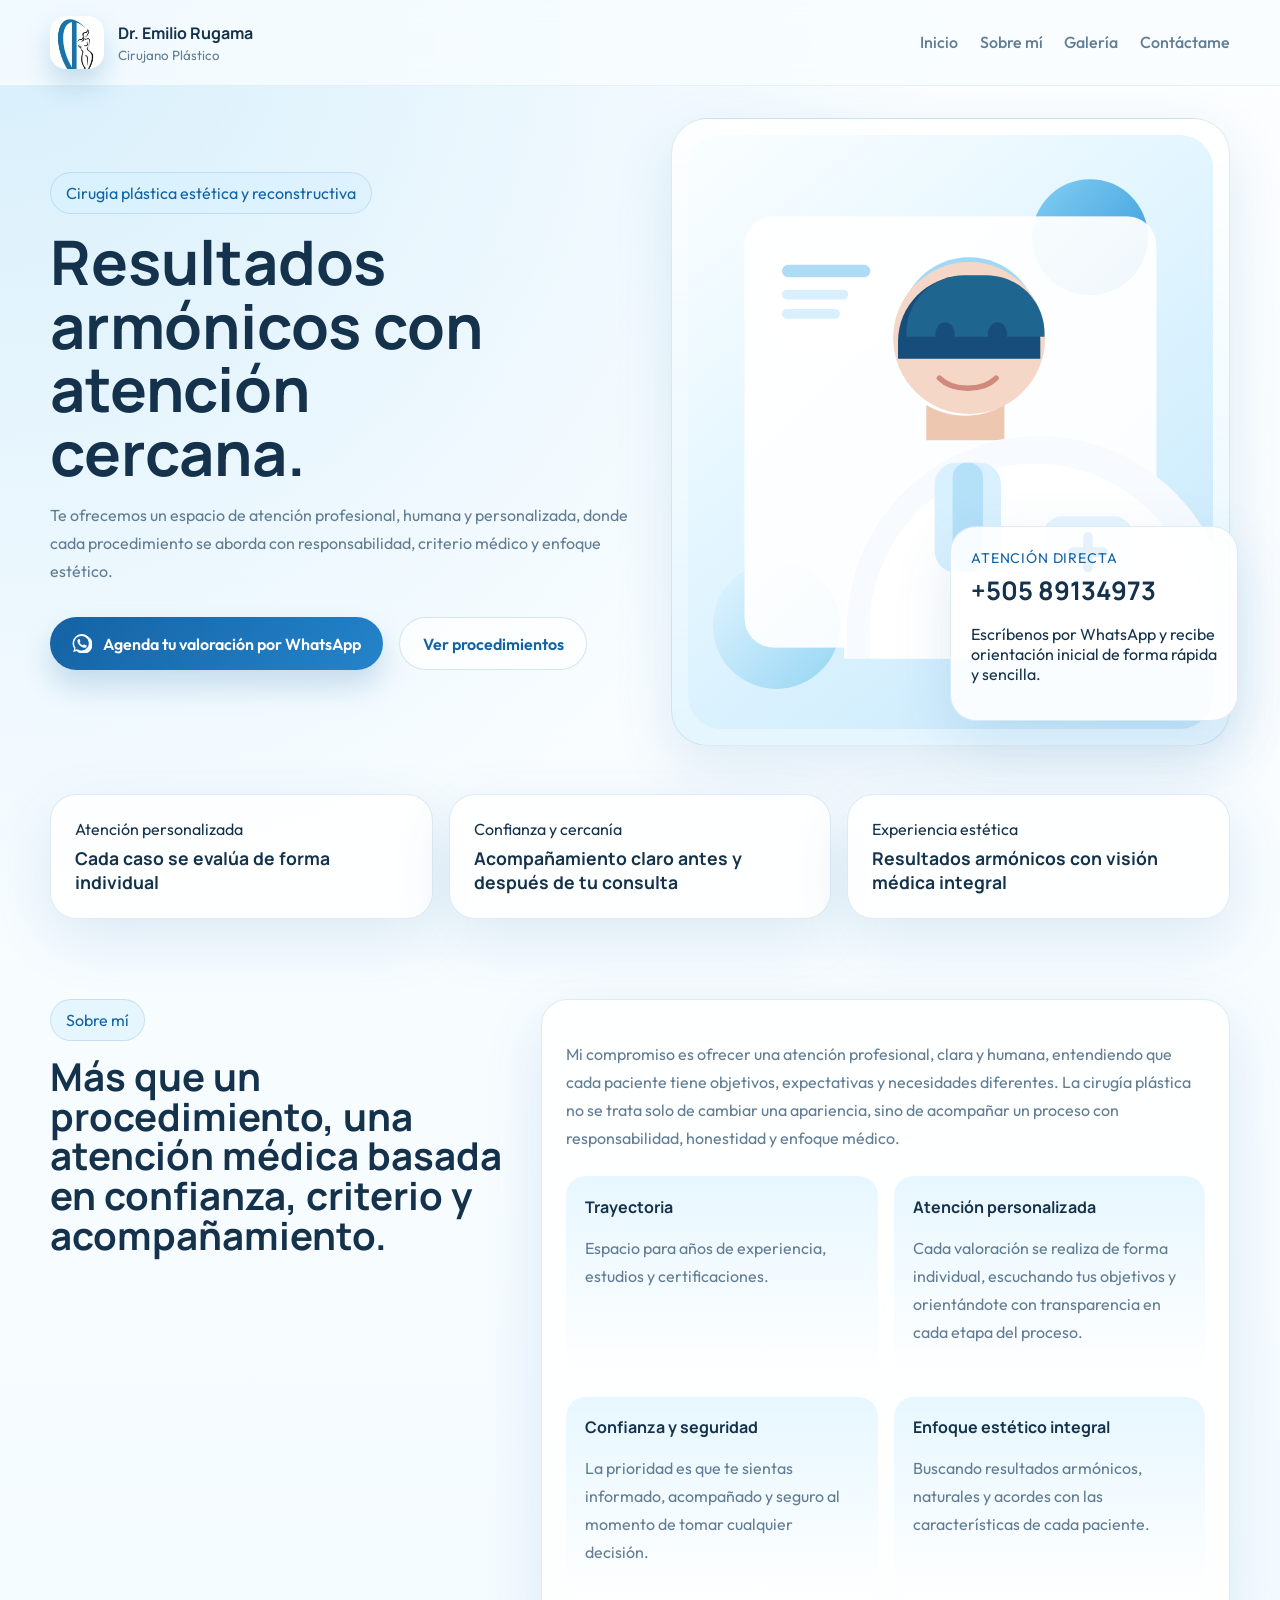
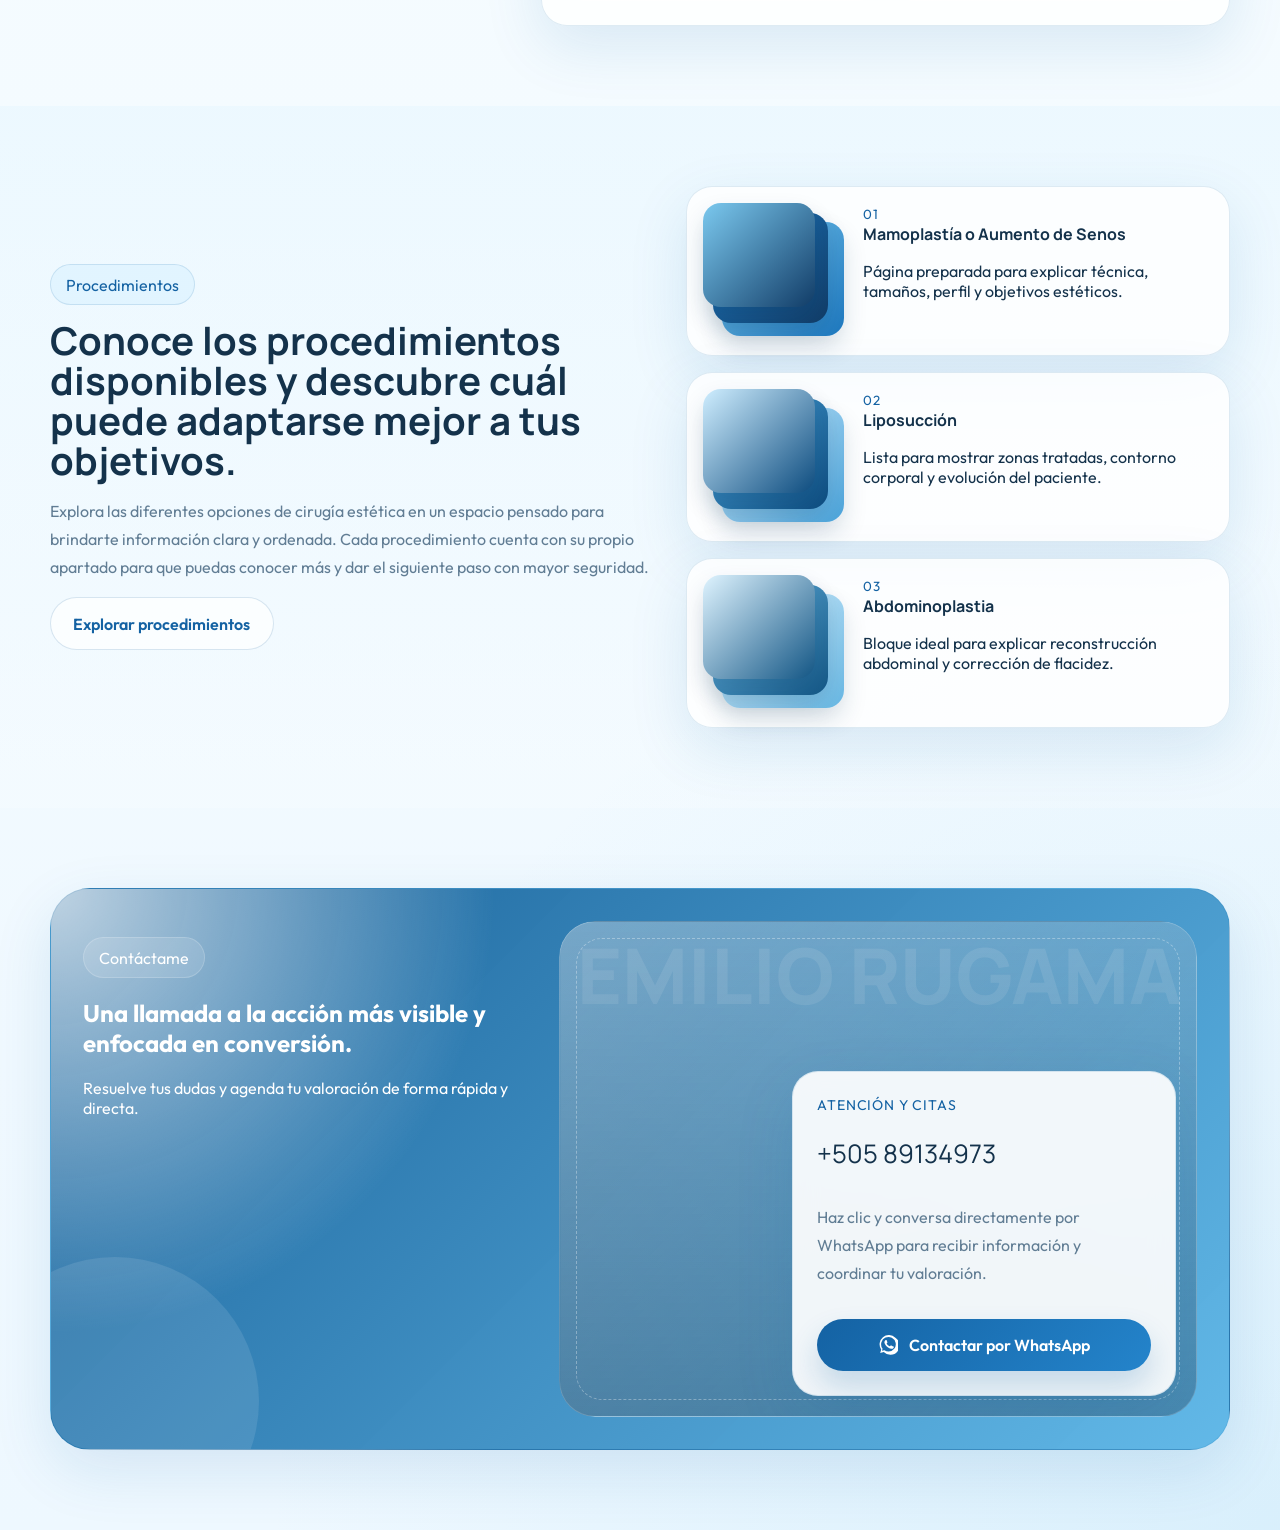
==== index.html @ cca65aab "Primer commit -- Pagina web creada, falta imagenes y confirmacion del doctor" ====
<!DOCTYPE html>
<html lang="es">
<head>
    <meta charset="UTF-8">
    <meta name="viewport" content="width=device-width, initial-scale=1.0">
    <meta
        name="description"
        content="Landing page de cirugía plástica con hero visual, secciones informativas y acceso al catálogo completo de procedimientos."
    >
    <link rel="preconnect" href="https://fonts.googleapis.com">
    <link rel="preconnect" href="https://fonts.gstatic.com" crossorigin>
    <link
        href="https://fonts.googleapis.com/css2?family=Outfit:wght@300;400;500;600;700&family=Manrope:wght@400;500;700;800&display=swap"
        rel="stylesheet"
    >
    <link rel="stylesheet" href="./styles/styles.css">
    <title>Dr. Emilio Rugama | Cirujano Plástico</title>
</head>
<body data-page="landing">
    <div class="site-shell">
        <header class="site-header">
            <nav class="navbar container" aria-label="Principal">
                <a class="brand" href="./index.html">
                    <span class="brand-mark">
                        <img src="./assets/logo.jpeg" alt="Logo del Dr. Emilio Rugama">
                    </span>
                    <span class="brand-copy">
                        <strong>Dr. Emilio Rugama</strong>
                        <small>Cirujano Plástico</small>
                    </span>
                </a>

                <button
                    class="menu-toggle"
                    type="button"
                    aria-expanded="false"
                    aria-controls="main-menu"
                    aria-label="Abrir menú"
                >
                    <span></span>
                    <span></span>
                    <span></span>
                </button>

                <div class="nav-panel" id="main-menu">
                    <a href="./index.html#inicio">Inicio</a>
                    <a href="./index.html#sobre-mi">Sobre mí</a>
                    <a href="./cirugia-estetica.html">Galería</a>
                    <a href="./index.html#contacto">Contáctame</a>
                </div>
            </nav>
        </header>

        <main>
            <section class="hero hero-landing" id="inicio">
                <div class="container hero-grid">
                    <div class="hero-copy reveal">
                        <span class="eyebrow">Cirugía plástica estética y reconstructiva</span>
                        <h1>Resultados armónicos con atención cercana.</h1>
                        <p>
                            Te ofrecemos un espacio de atención profesional, humana y personalizada, donde cada procedimiento se 
                            aborda con responsabilidad, criterio médico y enfoque estético.
                        </p>
                        <div class="hero-actions">
                            <a class="button button-primary icon-button" href="https://wa.me/50589134973" target="_blank" rel="noopener noreferrer">
                                <span class="icon-whatsapp" aria-hidden="true">
                                    <svg viewBox="0 0 32 32" role="img" aria-hidden="true">
                                        <path d="M27.3 4.7A15.4 15.4 0 0 0 3.7 24.3L2 30l5.9-1.6A15.4 15.4 0 1 0 27.3 4.7Zm-11.3 23c-2.5 0-4.9-.7-7-2.1l-.5-.3-3.5 1 1-3.4-.3-.5a12.2 12.2 0 1 1 10.3 5.3Zm6.7-9.1c-.4-.2-2.2-1.1-2.6-1.2-.3-.1-.6-.2-.8.2l-.9 1.1c-.2.2-.4.3-.7.2-2-.8-3.8-2.4-4.9-4.2-.2-.3 0-.5.1-.7l.8-.9c.1-.2.2-.4.3-.6.1-.2 0-.5 0-.7 0-.2-.8-2-1.1-2.7-.3-.7-.6-.6-.8-.6h-.7c-.2 0-.7.1-1 .5s-1.4 1.3-1.4 3.2c0 1.9 1.4 3.7 1.6 4 .2.3 2.7 4.2 6.7 5.7 4 1.5 4 1 4.7.9.7-.1 2.2-.9 2.5-1.7.3-.8.3-1.5.2-1.7-.1-.2-.3-.2-.7-.4Z" fill="currentColor"/>
                                    </svg>
                                </span>
                                Agenda tu valoración por WhatsApp
                            </a>
                            <a class="button button-secondary" href="./cirugia-estetica.html">Ver procedimientos</a>
                        </div>
                    </div>

                    <div class="hero-visual reveal">
                        <div class="hero-image-shell">
                            <img src="./assets/hero-doctor.svg" alt="Ilustración de doctor en entorno clínico moderno">
                        </div>
                        <article class="floating-note">
                            <span>Atención directa</span>
                            <strong>+505 89134973</strong>
                            <p>Escríbenos por WhatsApp y recibe orientación inicial de forma rápida y sencilla.</p>
                        </article>
                    </div>
                </div>
            </section>

            <section class="trust-strip container reveal" aria-label="Valores">
                <article>
                    <span>Atención personalizada</span>
                    <strong>Cada caso se evalúa de forma individual</strong>
                </article>
                <article>
                    <span>Confianza y cercanía</span>
                    <strong>Acompañamiento claro antes y después de tu consulta</strong>
                </article>
                <article>
                    <span>Experiencia estética</span>
                    <strong>Resultados armónicos con visión médica integral</strong>
                </article>
            </section>

            <section class="section-pad" id="sobre-mi">
                <div class="container two-column">
                    <div class="section-heading reveal">
                        <span class="eyebrow">Sobre mí</span>
                        <h2>Más que un procedimiento, una atención médica basada en confianza, criterio y acompañamiento.</h2>
                    </div>
                    <div class="surface-card reveal">
                        <p> 
                            Mi compromiso es ofrecer una atención profesional, clara y humana, entendiendo que cada paciente tiene objetivos, 
                            expectativas y necesidades diferentes. La cirugía plástica no se trata solo de cambiar una apariencia, sino de 
                            acompañar un proceso con responsabilidad, honestidad y enfoque médico.
                        </p>
                        <div class="mini-grid">
                            <article>
                                <strong>Trayectoria</strong>
                                <p>Espacio para años de experiencia, estudios y certificaciones.</p>
                            </article>
                            <article>
                                <strong>Atención personalizada</strong>
                                <p>Cada valoración se realiza de forma individual, escuchando tus objetivos y orientándote con transparencia en cada etapa del proceso.</p>
                            </article>
                            <article>
                                <strong>Confianza y seguridad</strong>
                                <p>La prioridad es que te sientas informado, acompañado y seguro al momento de tomar cualquier decisión.</p>
                            </article>
                            <article>
                                <strong>Enfoque estético integral</strong>
                                <p>Buscando resultados armónicos, naturales y acordes con las características de cada paciente.</p>
                            </article>
                        </div>
                    </div>
                </div>
            </section>

            <section class="section-pad section-tint">
                <div class="container preview-layout">
                    <div class="section-heading reveal">
                        <span class="eyebrow">Procedimientos</span>
                        <h2>Conoce los procedimientos disponibles y descubre cuál puede adaptarse mejor a tus objetivos.</h2>
                        <p>
                            Explora las diferentes opciones de cirugía estética en un espacio pensado para brindarte información clara y ordenada. Cada procedimiento cuenta con su propio apartado para que puedas conocer más y dar el siguiente paso con mayor seguridad.
                        </p>
                        <a class="button button-secondary" href="./cirugia-estetica.html">Explorar procedimientos</a>
                    </div>
                    <div class="preview-stack reveal" id="landing-preview"></div>
                </div>
            </section>

            <section class="section-pad" id="contacto">
                <div class="container contact-cta reveal">
                    <div class="contact-copy-shell">
                        <span class="eyebrow">Contáctame</span>
                        <h2>Una llamada a la acción más visible y enfocada en conversión.</h2>
                        <p>
                            Resuelve tus dudas y agenda tu valoración de forma rápida y directa.
                        </p>
                    </div>
                    <div class="contact-stage">
                        <div class="contact-image-slot">
                        </div>
                        <div class="surface-card contact-card contact-card-floating">
                            <span class="label">Atención y citas</span>
                            <a class="contact-phone" href="https://wa.me/50589134973" target="_blank" rel="noopener noreferrer">
                                +505 89134973
                            </a>
                            <p>Haz clic y conversa directamente por WhatsApp para recibir información y coordinar tu valoración.</p>
                            <a class="button button-primary icon-button" href="https://wa.me/50589134973" target="_blank" rel="noopener noreferrer">
                                <span class="icon-whatsapp" aria-hidden="true">
                                    <svg viewBox="0 0 32 32" role="img" aria-hidden="true">
                                        <path d="M27.3 4.7A15.4 15.4 0 0 0 3.7 24.3L2 30l5.9-1.6A15.4 15.4 0 1 0 27.3 4.7Zm-11.3 23c-2.5 0-4.9-.7-7-2.1l-.5-.3-3.5 1 1-3.4-.3-.5a12.2 12.2 0 1 1 10.3 5.3Zm6.7-9.1c-.4-.2-2.2-1.1-2.6-1.2-.3-.1-.6-.2-.8.2l-.9 1.1c-.2.2-.4.3-.7.2-2-.8-3.8-2.4-4.9-4.2-.2-.3 0-.5.1-.7l.8-.9c.1-.2.2-.4.3-.6.1-.2 0-.5 0-.7 0-.2-.8-2-1.1-2.7-.3-.7-.6-.6-.8-.6h-.7c-.2 0-.7.1-1 .5s-1.4 1.3-1.4 3.2c0 1.9 1.4 3.7 1.6 4 .2.3 2.7 4.2 6.7 5.7 4 1.5 4 1 4.7.9.7-.1 2.2-.9 2.5-1.7.3-.8.3-1.5.2-1.7-.1-.2-.3-.2-.7-.4Z" fill="currentColor"/>
                                    </svg>
                                </span>
                                Contactar por WhatsApp
                            </a>
                        </div>
                    </div>
                </div>
            </section>
        </main>
    </div>

    <script src="./app/data.js"></script>
    <script src="./app/index.js"></script>
</body>
</html>
---- styles/styles.css ----
:root {
    --bg: #f4fbff;
    --bg-deep: #e8f6ff;
    --surface: rgba(255, 255, 255, 0.82);
    --surface-solid: #ffffff;
    --line: rgba(34, 111, 167, 0.14);
    --primary: #1462a3;
    --primary-deep: #0d4674;
    --sky: #69c1ec;
    --sky-soft: #d7f1ff;
    --text: #14324b;
    --muted: #617d94;
    --shadow: 0 20px 60px rgba(20, 98, 163, 0.12);
    --radius-xl: 36px;
    --radius-lg: 26px;
    --radius-md: 20px;
    --container: min(1180px, calc(100% - 2rem));
}

* {
    box-sizing: border-box;
}

html {
    scroll-behavior: smooth;
}

body {
    margin: 0;
    font-family: "Outfit", sans-serif;
    color: var(--text);
    background:
        radial-gradient(circle at top left, rgba(210, 237, 251, 0.9), transparent 28%),
        radial-gradient(circle at bottom right, rgba(105, 193, 236, 0.16), transparent 30%),
        linear-gradient(180deg, #fcfeff 0%, var(--bg) 55%, #eef8ff 100%);
}

body.menu-open {
    overflow: hidden;
}

a {
    color: inherit;
    text-decoration: none;
}

img {
    display: block;
    max-width: 100%;
}

button {
    font: inherit;
}

.container {
    width: var(--container);
    margin: 0 auto;
}

.site-shell {
    overflow: hidden;
}

.section-pad {
    padding: 5rem 0;
}

.section-tint {
    background: linear-gradient(180deg, rgba(215, 241, 255, 0.26), rgba(255, 255, 255, 0.18));
}

.site-header {
    position: sticky;
    top: 0;
    z-index: 40;
    background: rgba(248, 253, 255, 0.8);
    backdrop-filter: blur(14px);
    border-bottom: 1px solid rgba(20, 98, 163, 0.08);
}

.navbar {
    min-height: 5.3rem;
    display: flex;
    align-items: center;
    justify-content: space-between;
    gap: 1rem;
}

.brand {
    display: inline-flex;
    align-items: center;
    gap: 0.9rem;
}

.brand-mark {
    width: 3.35rem;
    height: 3.35rem;
    overflow: hidden;
    border-radius: 1rem;
    display: grid;
    place-items: center;
    background: linear-gradient(135deg, rgba(20, 98, 163, 0.08), rgba(105, 193, 236, 0.2));
    box-shadow: 0 14px 28px rgba(20, 98, 163, 0.22);
}

.brand-mark img {
    width: 100%;
    height: 100%;
    object-fit: cover;
}

.brand-copy {
    display: flex;
    flex-direction: column;
    gap: 0.15rem;
}

.brand-copy strong {
    font-family: "Manrope", sans-serif;
    font-size: 1rem;
}

.brand-copy small,
.label,
.catalog-card-body p {
    color: var(--muted);
}

.nav-panel {
    display: flex;
    align-items: center;
    gap: 1.35rem;
}

.nav-panel a {
    color: var(--muted);
    font-weight: 500;
    transition: color 180ms ease, transform 180ms ease;
}

.nav-panel a:hover,
.nav-panel a:focus-visible,
.nav-panel a[aria-current="page"] {
    color: var(--primary);
    transform: translateY(-2px);
}

.menu-toggle {
    display: none;
    width: 3rem;
    height: 3rem;
    border: 0;
    border-radius: 50%;
    background: white;
    box-shadow: var(--shadow);
    cursor: pointer;
}

.menu-toggle span {
    display: block;
    width: 1.2rem;
    height: 2px;
    margin: 0.28rem auto;
    background: var(--primary);
}

.hero {
    padding: 2rem 0 3rem;
}

.hero-grid,
.two-column,
.preview-layout,
.contact-layout,
.catalog-hero-grid,
.procedure-hero-grid,
.detail-layout {
    display: grid;
    gap: 2rem;
}

.hero-grid {
    grid-template-columns: minmax(0, 1fr) minmax(360px, 0.95fr);
    align-items: center;
}

.hero-copy h1,
.section-heading h1,
.section-heading h2,
.catalog-section-heading h2,
.surface-card h2 {
    margin: 1rem 0;
    line-height: 1.04;
    font-family: "Manrope", sans-serif;
}

.hero-copy h1,
.section-heading h1 {
    font-size: clamp(2.8rem, 4.8vw, 5.1rem);
    max-width: 12ch;
}

.section-heading h2,
.catalog-section-heading h2,
.surface-card h2 {
    font-size: clamp(2rem, 3vw, 3.2rem);
}

.hero-copy p,
.section-heading p,
.surface-card p,
.catalog-section-heading p {
    line-height: 1.75;
    color: var(--muted);
}

.eyebrow,
.category-pill,
.back-link {
    display: inline-flex;
    align-items: center;
    gap: 0.5rem;
    width: fit-content;
    padding: 0.6rem 0.95rem;
    border-radius: 999px;
    border: 1px solid rgba(20, 98, 163, 0.14);
    background: rgba(215, 241, 255, 0.54);
    color: var(--primary);
}

.hero-actions {
    display: flex;
    flex-wrap: wrap;
    gap: 1rem;
    margin: 2rem 0 1.35rem;
}

.button {
    min-height: 3.3rem;
    padding: 0.95rem 1.4rem;
    display: inline-flex;
    align-items: center;
    justify-content: center;
    gap: 0.7rem;
    border-radius: 999px;
    font-weight: 600;
    transition: transform 220ms ease, box-shadow 220ms ease;
}

.button:hover,
.button:focus-visible,
.catalog-card:hover,
.catalog-card:focus-visible,
.preview-card:hover,
.preview-card:focus-visible {
    transform: translateY(-3px);
}

.button-primary {
    color: white;
    background: linear-gradient(135deg, var(--primary), #2484cb);
    box-shadow: 0 16px 30px rgba(20, 98, 163, 0.2);
}

.button-secondary {
    color: var(--primary);
    background: rgba(255, 255, 255, 0.7);
    border: 1px solid rgba(20, 98, 163, 0.16);
}

.icon-button .icon-whatsapp {
    width: 1.2rem;
    height: 1.2rem;
    display: inline-flex;
}

.icon-button svg {
    width: 100%;
    height: 100%;
}

.hero-points,
.info-list {
    list-style: none;
    padding: 0;
    margin: 0;
    display: grid;
    gap: 0.75rem;
}

.hero-points li,
.info-list li {
    position: relative;
    padding-left: 1rem;
}

.hero-points li::before,
.info-list li::before {
    content: "";
    position: absolute;
    left: 0;
    top: 0.72rem;
    width: 0.45rem;
    height: 0.45rem;
    border-radius: 50%;
    background: var(--sky);
}

.hero-visual {
    position: relative;
}

.hero-image-shell,
.surface-card,
.catalog-hero-note,
.catalog-card,
.preview-card,
.floating-note,
.trust-strip article,
.detail-thumb,
.detail-hero-art {
    border: 1px solid var(--line);
    box-shadow: var(--shadow);
}

.hero-image-shell {
    padding: 1rem;
    border-radius: var(--radius-xl);
    background: linear-gradient(180deg, rgba(255, 255, 255, 0.85), rgba(214, 241, 255, 0.58));
}

.hero-image-shell img {
    width: 100%;
    border-radius: calc(var(--radius-xl) - 8px);
}

.floating-note {
    position: absolute;
    right: -0.5rem;
    bottom: 1.6rem;
    width: min(18rem, 78%);
    padding: 1.25rem;
    border-radius: var(--radius-lg);
    background: rgba(255, 255, 255, 0.88);
}

.floating-note span,
.label {
    display: inline-block;
    margin-bottom: 0.35rem;
    font-size: 0.88rem;
    letter-spacing: 0.06em;
    text-transform: uppercase;
    color: var(--primary);
}

.floating-note strong,
.contact-phone {
    display: block;
    font-size: clamp(1.3rem, 2vw, 1.9rem);
    font-family: "Manrope", sans-serif;
}

.trust-strip {
    display: grid;
    grid-template-columns: repeat(3, minmax(0, 1fr));
    gap: 1rem;
}

.trust-strip article,
.surface-card,
.catalog-hero-note,
.catalog-card,
.preview-card,
.detail-thumb,
.detail-hero-art {
    border-radius: var(--radius-lg);
    background: var(--surface);
}

.trust-strip article,
.surface-card {
    padding: 1.5rem;
}

.trust-strip strong {
    display: block;
    margin-top: 0.45rem;
    font-family: "Manrope", sans-serif;
    font-size: 1.1rem;
}

.two-column {
    grid-template-columns: 0.8fr 1.2fr;
    align-items: start;
}

.mini-grid,
.info-grid {
    display: grid;
    gap: 1rem;
}

.mini-grid {
    grid-template-columns: repeat(2, minmax(0, 1fr));
    margin-top: 1.5rem;
}

.mini-grid article {
    padding: 1.2rem;
    border-radius: var(--radius-md);
    background: linear-gradient(180deg, rgba(215, 241, 255, 0.58), rgba(255, 255, 255, 0.92));
}

.mini-grid strong,
.preview-copy strong,
.catalog-card-body strong {
    display: block;
    font-family: "Manrope", sans-serif;
}

.preview-layout,
.catalog-hero-grid,
.procedure-hero-grid {
    grid-template-columns: minmax(0, 1fr) minmax(320px, 0.9fr);
    align-items: center;
}

.preview-stack {
    display: grid;
    gap: 1rem;
}

.preview-card {
    padding: 1rem;
    display: grid;
    grid-template-columns: 9rem minmax(0, 1fr);
    gap: 1rem;
    transition: transform 220ms ease, box-shadow 220ms ease;
}

.preview-montage,
.catalog-card-media {
    position: relative;
    min-height: 8.5rem;
}

.preview-montage span,
.media-layer {
    position: absolute;
    border-radius: 18px;
    box-shadow: 0 12px 24px rgba(12, 56, 93, 0.14);
}

.preview-montage span:nth-child(1),
.media-layer-one {
    inset: 1.2rem 0.2rem 0.2rem 1.2rem;
}

.preview-montage span:nth-child(2),
.media-layer-two {
    inset: 0.6rem 1.2rem 1rem 0.6rem;
}

.preview-montage span:nth-child(3),
.media-layer-three {
    inset: 0 2rem 2rem 0;
}

.preview-copy small {
    color: var(--primary);
    letter-spacing: 0.08em;
}

.contact-layout,
.detail-layout {
    grid-template-columns: minmax(0, 1fr) minmax(290px, 26rem);
    align-items: start;
}

.contact-card {
    display: grid;
    gap: 1rem;
}

.contact-cta {
    position: relative;
    display: grid;
    grid-template-columns: minmax(0, 0.82fr) minmax(320px, 1.18fr);
    gap: 2rem;
    padding: 2rem;
    border-radius: calc(var(--radius-xl) + 4px);
    border: 1px solid var(--line);
    background:
        radial-gradient(circle at top left, rgba(255, 255, 255, 0.72), transparent 34%),
        linear-gradient(135deg, rgba(19, 93, 150, 0.98), rgba(93, 182, 231, 0.96));
    box-shadow: var(--shadow);
    overflow: hidden;
}

.contact-cta::before {
    content: "";
    position: absolute;
    inset: auto auto -6rem -5rem;
    width: 18rem;
    height: 18rem;
    border-radius: 50%;
    background: rgba(255, 255, 255, 0.1);
}

.contact-copy-shell {
    position: relative;
    z-index: 1;
    color: white;
    padding: 1rem 0.25rem 1rem 0;
}

.contact-copy-shell .eyebrow {
    color: white;
    background: rgba(255, 255, 255, 0.12);
    border-color: rgba(255, 255, 255, 0.18);
}

.contact-copy-shell h2,
.contact-copy-shell p {
    color: white;
}

.contact-stage {
    position: relative;
    min-height: 31rem;
    border-radius: var(--radius-xl);
    overflow: hidden;
}

.contact-stage::before {
    content: "EMILIO RUGAMA";
    position: absolute;
    inset: 1.2rem 1rem auto auto;
    font-family: "Manrope", sans-serif;
    font-size: clamp(2.8rem, 6vw, 5.6rem);
    font-weight: 800;
    line-height: 0.9;
    text-transform: uppercase;
    text-align: right;
    color: rgba(255, 255, 255, 0.12);
    pointer-events: none;
    z-index: 0;
}

.contact-image-slot {
    position: absolute;
    inset: 0;
    border-radius: var(--radius-xl);
    background:
        linear-gradient(180deg, rgba(10, 47, 76, 0.08), rgba(10, 47, 76, 0.36)),
        linear-gradient(135deg, rgba(231, 246, 255, 0.44), rgba(255, 255, 255, 0.08));
    background-size: cover;
    background-position: center;
    border: 1px solid rgba(255, 255, 255, 0.18);
    display: flex;
    align-items: end;
    justify-content: center;
    padding: 1.35rem;
}

.contact-image-slot::after {
    content: "";
    position: absolute;
    inset: 1rem;
    border-radius: calc(var(--radius-xl) - 10px);
    border: 1px dashed rgba(255, 255, 255, 0.32);
}

.contact-card-floating {
    position: absolute;
    right: 1.3rem;
    bottom: 1.3rem;
    z-index: 2;
    width: min(24rem, calc(100% - 2.6rem));
    background: rgba(255, 255, 255, 0.92);
    backdrop-filter: blur(12px);
}

.catalog-hero-note {
    padding: 1.5rem;
}

.category-jump {
    padding-top: 0.5rem;
}

.category-nav {
    display: flex;
    flex-wrap: wrap;
    gap: 0.8rem;
}

.category-pill {
    transition: transform 180ms ease, background 180ms ease;
}

.category-pill:hover,
.category-pill:focus-visible {
    background: linear-gradient(135deg, var(--primary), #2983ca);
    color: white;
}

.catalog-section {
    margin-bottom: 3.5rem;
}

.catalog-section-heading {
    margin-bottom: 1.4rem;
}

.catalog-grid {
    display: grid;
    grid-template-columns: repeat(3, minmax(0, 1fr));
    gap: 1rem;
}

.catalog-card {
    overflow: hidden;
    padding: 1rem;
    transition: transform 220ms ease, box-shadow 220ms ease;
}

.catalog-card-media {
    min-height: 14rem;
    margin-bottom: 1rem;
    border-radius: 22px;
    background: linear-gradient(180deg, rgba(255, 255, 255, 0.24), rgba(16, 57, 89, 0.16));
    overflow: hidden;
}

.catalog-photo,
.detail-hero-photo,
.detail-thumb img {
    width: 100%;
    height: 100%;
    object-fit: cover;
}

.detail-hero-photo {
    position: absolute;
    inset: 0;
    z-index: 1;
}

.catalog-card-body {
    display: grid;
    gap: 0.25rem;
}

.catalog-card-body span {
    color: var(--primary);
    font-weight: 700;
}

.procedure-hero {
    padding-top: 4rem;
}

.detail-visual {
    display: grid;
    gap: 1rem;
}

.detail-hero-art {
    min-height: 24rem;
    padding: 1.5rem;
    position: relative;
    display: flex;
    flex-direction: column;
    justify-content: end;
    color: white;
    overflow: hidden;
}

.detail-hero-art span {
    position: relative;
    z-index: 2;
    display: inline-flex;
    width: fit-content;
    margin-bottom: 0.5rem;
    padding: 0.55rem 0.9rem;
    border-radius: 999px;
    background: rgba(255, 255, 255, 0.2);
}

.detail-hero-art strong {
    position: relative;
    z-index: 2;
    font-size: 1.4rem;
    font-family: "Manrope", sans-serif;
}

.detail-thumb-row {
    display: grid;
    grid-template-columns: repeat(3, minmax(0, 1fr));
    gap: 0.8rem;
}

.detail-thumb {
    min-height: 7rem;
    padding: 0;
    position: relative;
    display: flex;
    align-items: end;
    color: white;
    overflow: hidden;
}

.detail-thumb-fallback {
    position: absolute;
    inset: 0;
    padding: 1rem;
    display: flex;
    align-items: end;
}

.back-link {
    margin-bottom: 1rem;
}

.info-grid {
    grid-template-columns: repeat(2, minmax(0, 1fr));
}

.reveal {
    opacity: 0;
    transform: translateY(24px);
    transition: opacity 700ms ease, transform 700ms ease;
}

.reveal.is-visible {
    opacity: 1;
    transform: translateY(0);
}

@media (max-width: 980px) {
    .menu-toggle {
        display: inline-block;
    }

    .nav-panel {
        position: absolute;
        top: calc(100% + 0.75rem);
        left: 1rem;
        right: 1rem;
        padding: 1rem;
        display: grid;
        gap: 0.85rem;
        border-radius: 24px;
        background: rgba(255, 255, 255, 0.96);
        border: 1px solid var(--line);
        box-shadow: var(--shadow);
        opacity: 0;
        pointer-events: none;
        transform: translateY(-10px);
        transition: opacity 180ms ease, transform 180ms ease;
    }

    .site-header.menu-open .nav-panel {
        opacity: 1;
        pointer-events: auto;
        transform: translateY(0);
    }

    .hero-grid,
    .two-column,
    .preview-layout,
    .contact-layout,
    .catalog-hero-grid,
    .procedure-hero-grid,
    .detail-layout,
    .trust-strip,
    .catalog-grid,
    .info-grid {
        grid-template-columns: 1fr;
    }

    .contact-cta {
        grid-template-columns: 1fr;
    }

    .contact-stage {
        min-height: 26rem;
    }

    .floating-note {
        position: static;
        width: 100%;
        margin-top: 1rem;
    }
}

@media (max-width: 720px) {
    .section-pad {
        padding: 4rem 0;
    }

    .navbar {
        min-height: 5rem;
    }

    .hero-copy h1,
    .section-heading h1 {
        max-width: 100%;
    }

    .mini-grid,
    .detail-thumb-row,
    .preview-card {
        grid-template-columns: 1fr;
    }

    .preview-montage {
        min-height: 11rem;
    }

    .catalog-card-media,
    .detail-hero-art,
    .detail-hero-photo {
        min-height: 18rem;
    }

    .contact-stage::before {
        font-size: 2.8rem;
    }
}
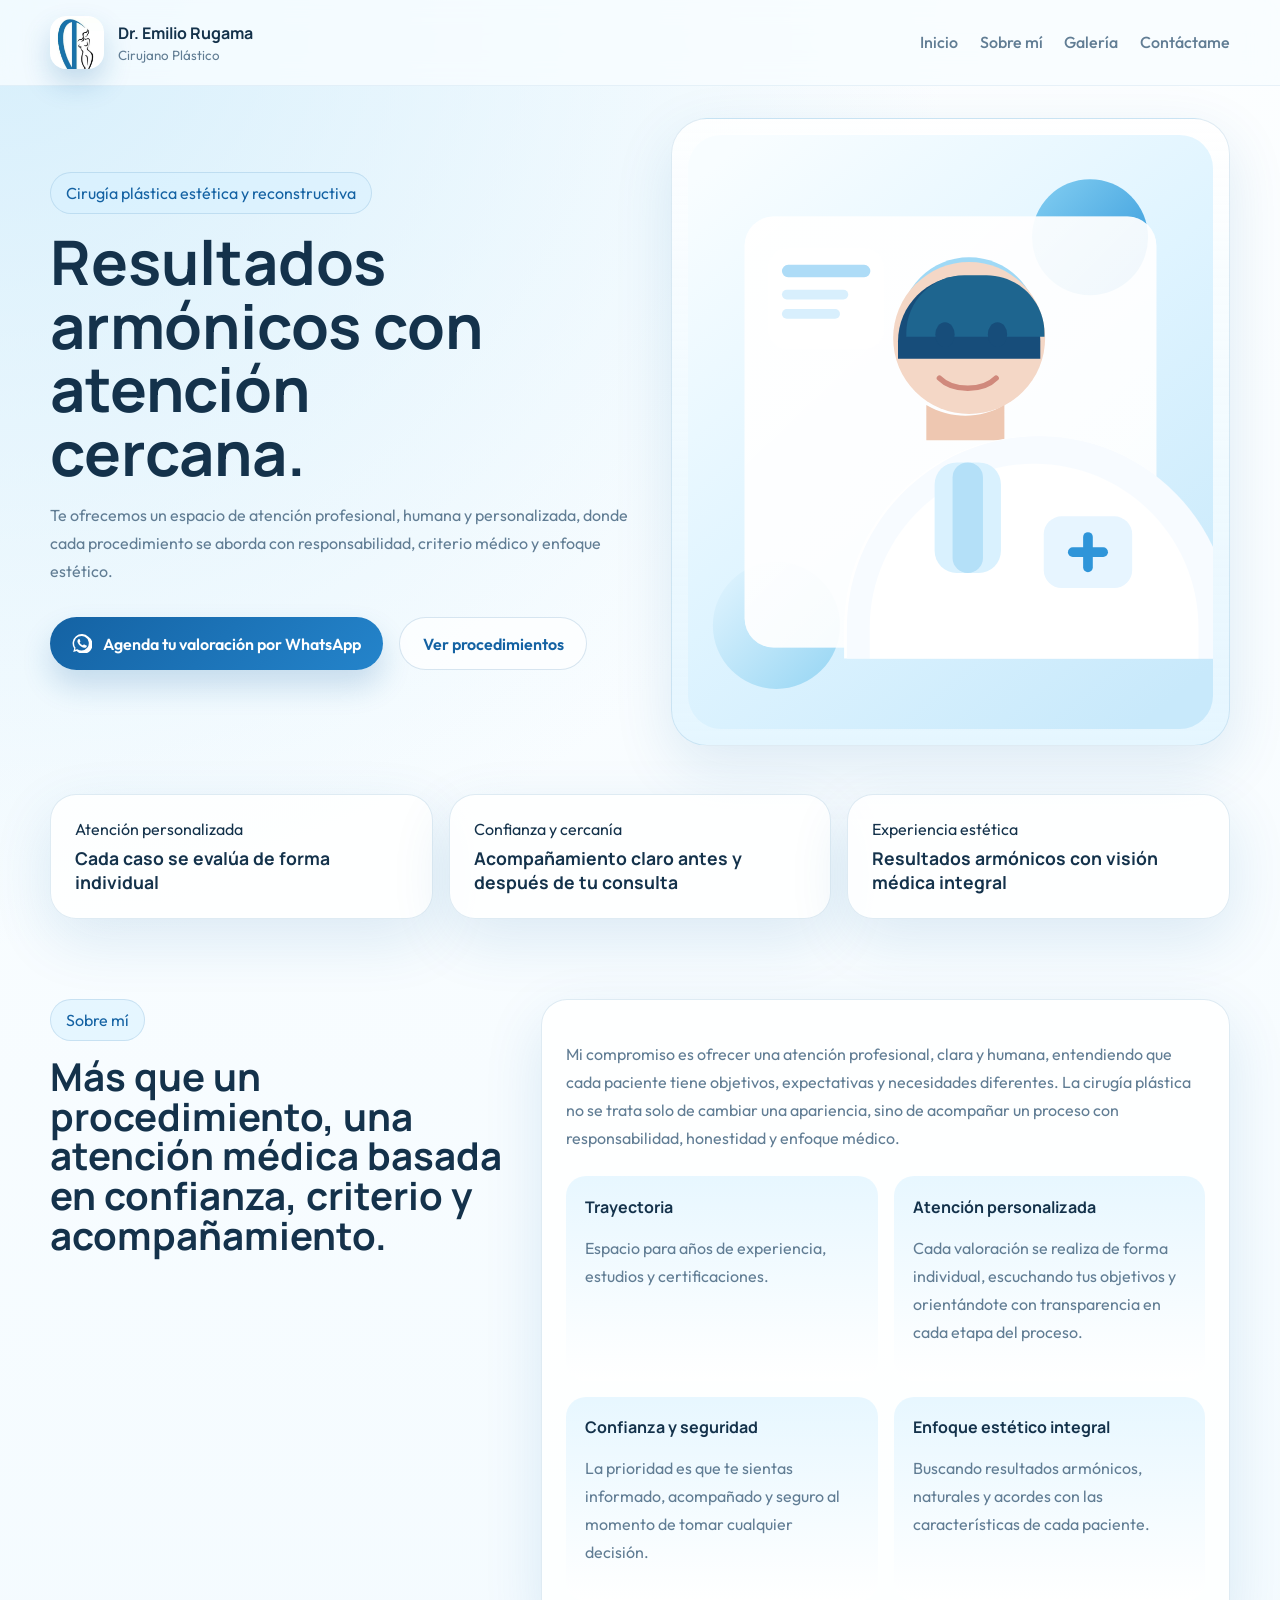
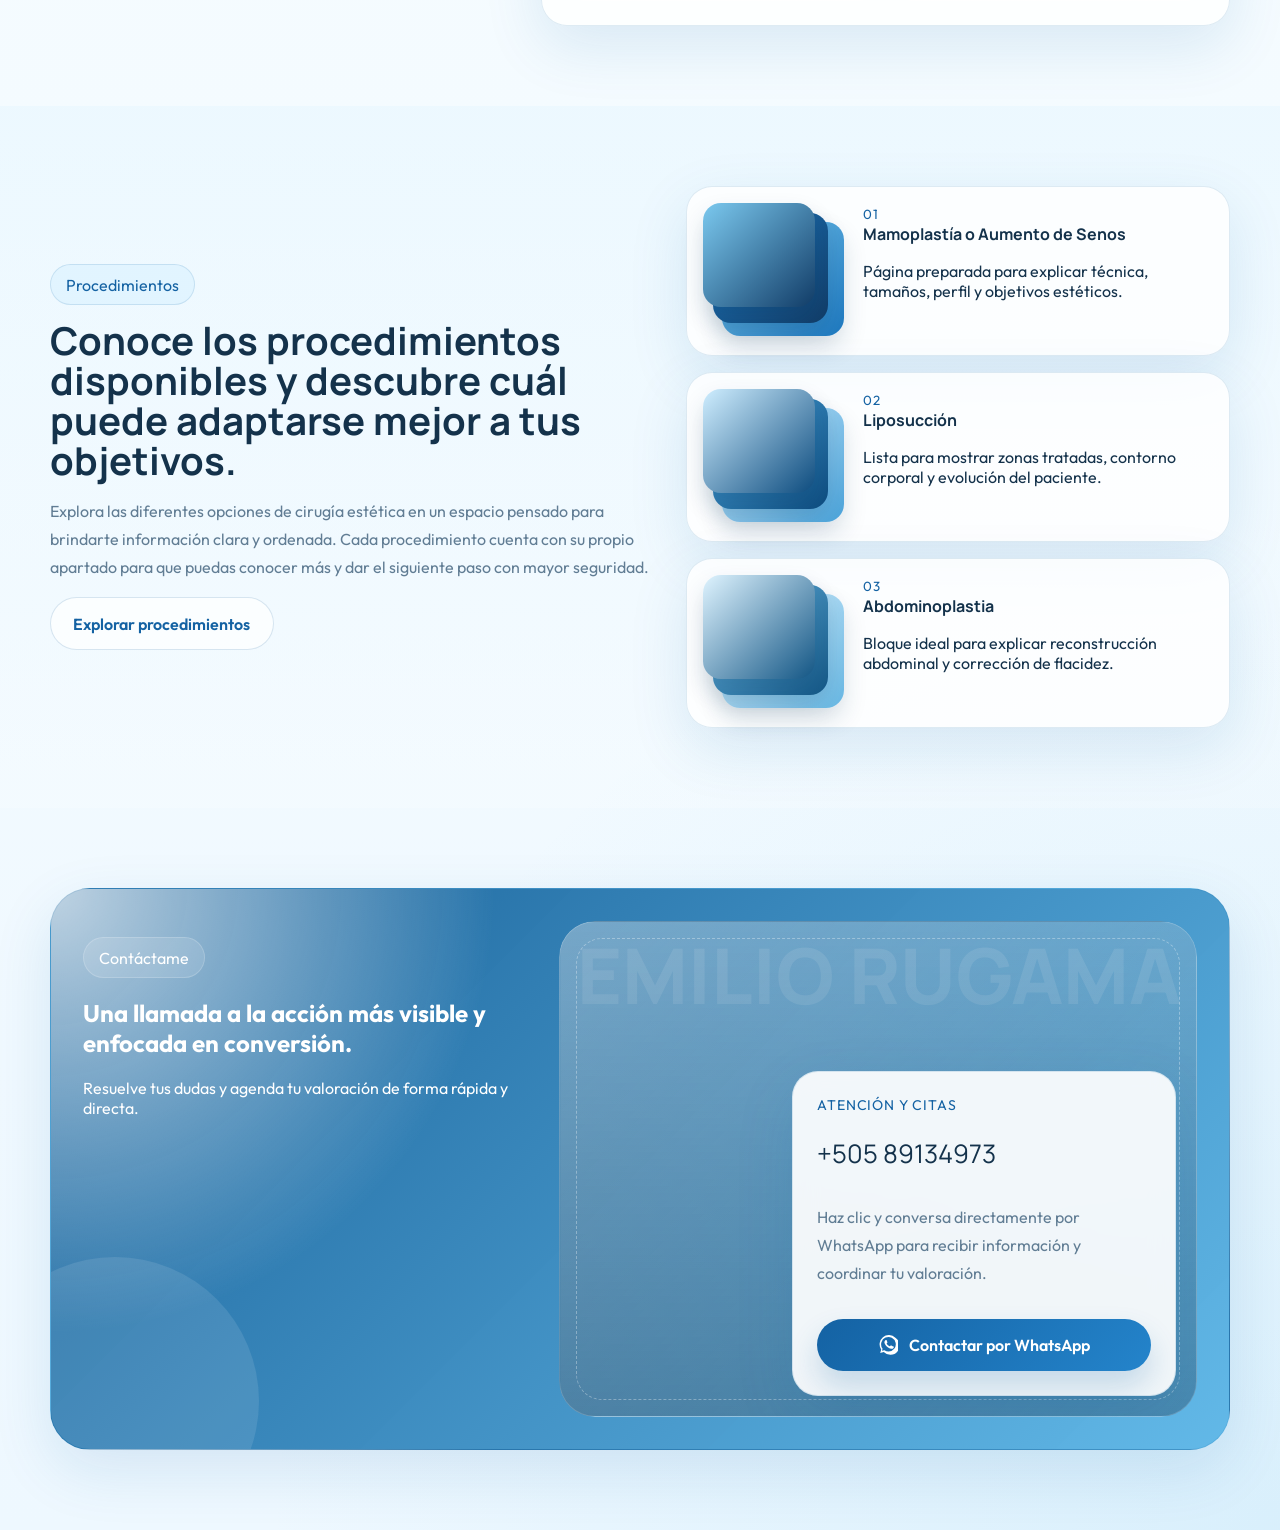
==== commit 35321e9b: "Quitando excesos, contact info repetido" ====
--- a/index.html
+++ b/index.html
@@ -78,11 +78,6 @@
                         <div class="hero-image-shell">
                             <img src="./assets/hero-doctor.svg" alt="Ilustración de doctor en entorno clínico moderno">
                         </div>
-                        <article class="floating-note">
-                            <span>Atención directa</span>
-                            <strong>+505 89134973</strong>
-                            <p>Escríbenos por WhatsApp y recibe orientación inicial de forma rápida y sencilla.</p>
-                        </article>
                     </div>
                 </div>
             </section>
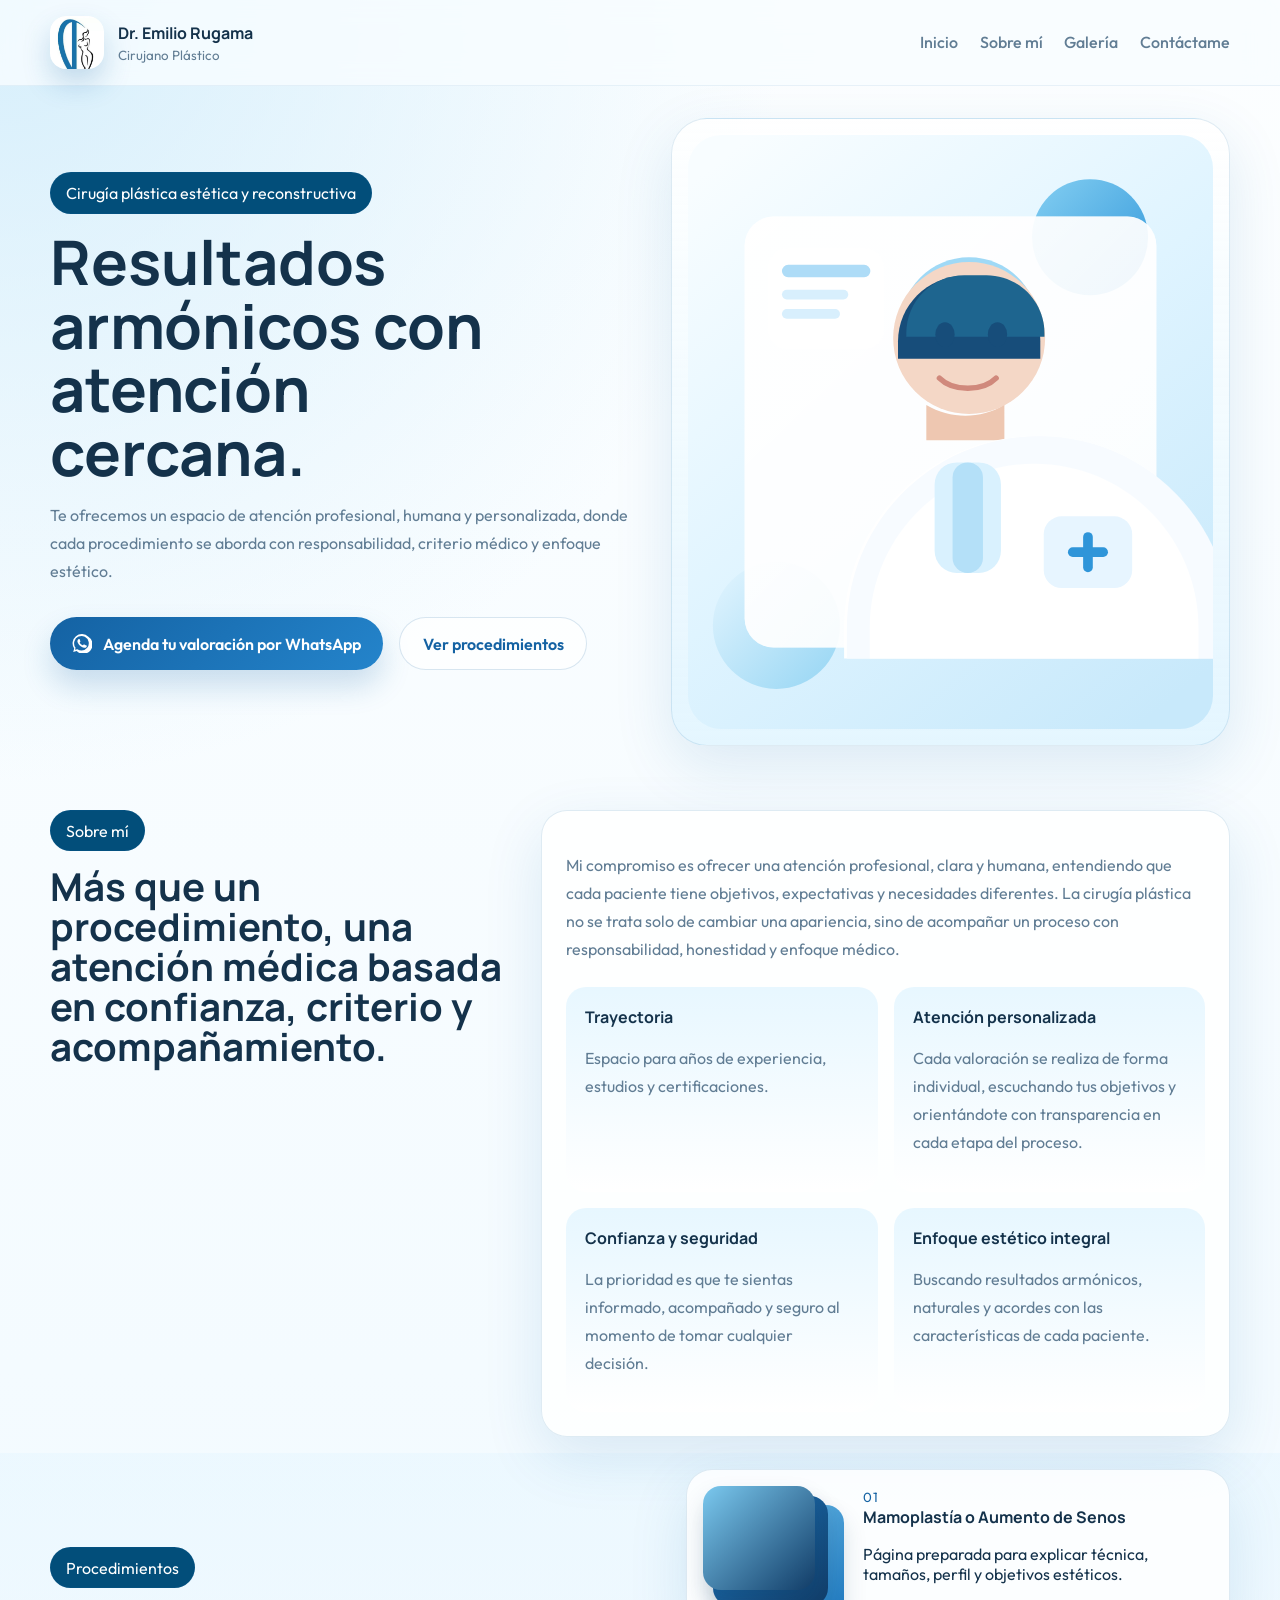
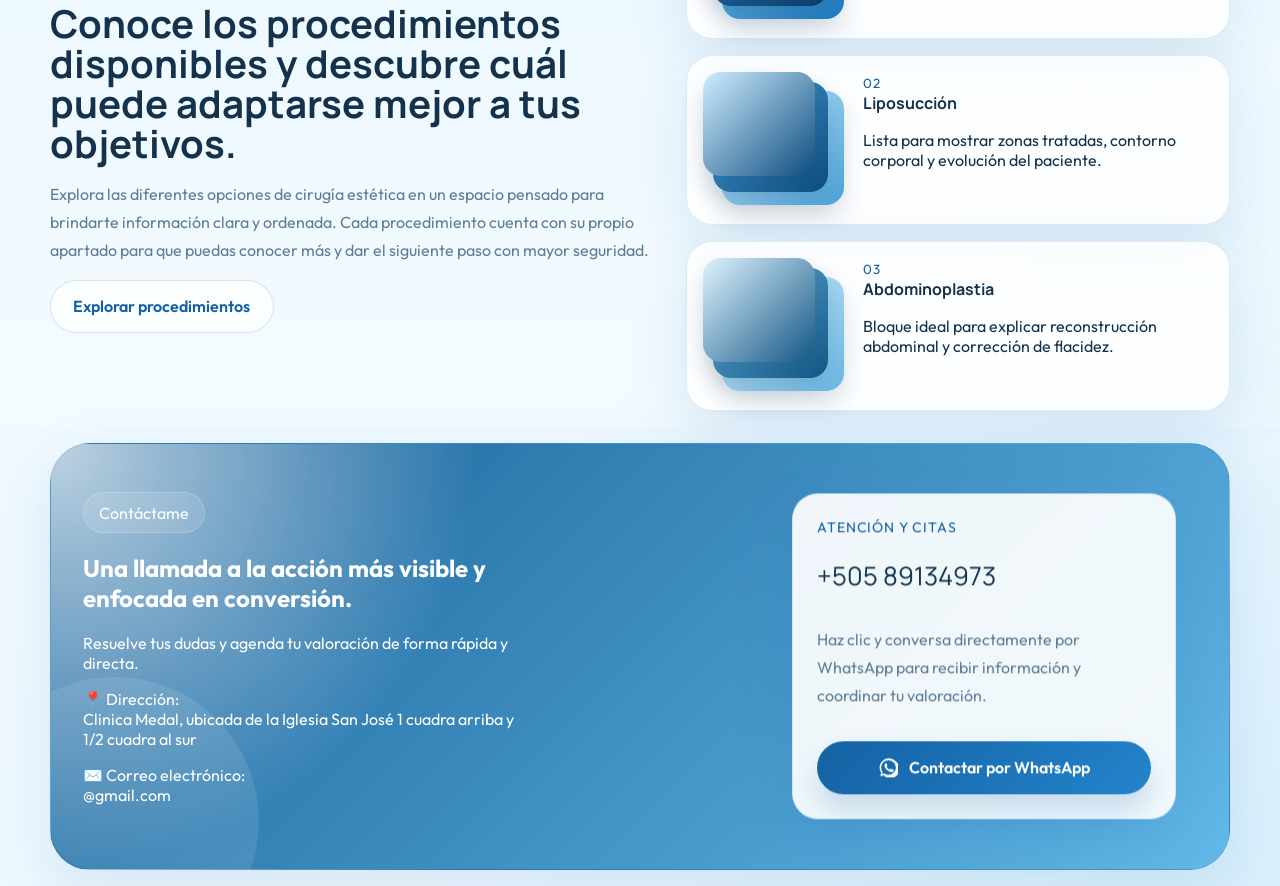
==== commit 695c2e9e: "Removiendo trust section y ajustando contact info" ====
--- a/index.html
+++ b/index.html
@@ -82,21 +82,6 @@
                 </div>
             </section>
 
-            <section class="trust-strip container reveal" aria-label="Valores">
-                <article>
-                    <span>Atención personalizada</span>
-                    <strong>Cada caso se evalúa de forma individual</strong>
-                </article>
-                <article>
-                    <span>Confianza y cercanía</span>
-                    <strong>Acompañamiento claro antes y después de tu consulta</strong>
-                </article>
-                <article>
-                    <span>Experiencia estética</span>
-                    <strong>Resultados armónicos con visión médica integral</strong>
-                </article>
-            </section>
-
             <section class="section-pad" id="sobre-mi">
                 <div class="container two-column">
                     <div class="section-heading reveal">
@@ -153,10 +138,10 @@
                         <p>
                             Resuelve tus dudas y agenda tu valoración de forma rápida y directa.
                         </p>
+                        <p>📍 Dirección: <br>Clinica Medal, ubicada de la Iglesia San José 1 cuadra arriba y 1/2 cuadra al sur</p>
+                        <p>✉️ Correo electrónico: <br>@gmail.com</p>
                     </div>
                     <div class="contact-stage">
-                        <div class="contact-image-slot">
-                        </div>
                         <div class="surface-card contact-card contact-card-floating">
                             <span class="label">Atención y citas</span>
                             <a class="contact-phone" href="https://wa.me/50589134973" target="_blank" rel="noopener noreferrer">
--- a/styles/styles.css
+++ b/styles/styles.css
@@ -63,7 +63,7 @@
 }
 
 .section-pad {
-    padding: 5rem 0;
+    padding: 1rem 0;
 }
 
 .section-tint {
@@ -225,8 +225,8 @@
     padding: 0.6rem 0.95rem;
     border-radius: 999px;
     border: 1px solid rgba(20, 98, 163, 0.14);
-    background: rgba(215, 241, 255, 0.54);
-    color: var(--primary);
+    background: rgb(2, 78, 122);
+    color: #ffffff;
 }
 
 .hero-actions {
@@ -529,13 +529,11 @@
 
 .contact-stage {
     position: relative;
-    min-height: 31rem;
-    border-radius: var(--radius-xl);
-    overflow: hidden;
+    min-height: 18rem;
 }
 
 .contact-stage::before {
-    content: "EMILIO RUGAMA";
+    content: none;
     position: absolute;
     inset: 1.2rem 1rem auto auto;
     font-family: "Manrope", sans-serif;
@@ -549,34 +547,12 @@
     z-index: 0;
 }
 
-.contact-image-slot {
-    position: absolute;
-    inset: 0;
-    border-radius: var(--radius-xl);
-    background:
-        linear-gradient(180deg, rgba(10, 47, 76, 0.08), rgba(10, 47, 76, 0.36)),
-        linear-gradient(135deg, rgba(231, 246, 255, 0.44), rgba(255, 255, 255, 0.08));
-    background-size: cover;
-    background-position: center;
-    border: 1px solid rgba(255, 255, 255, 0.18);
-    display: flex;
-    align-items: end;
-    justify-content: center;
-    padding: 1.35rem;
-}
-
-.contact-image-slot::after {
-    content: "";
-    position: absolute;
-    inset: 1rem;
-    border-radius: calc(var(--radius-xl) - 10px);
-    border: 1px dashed rgba(255, 255, 255, 0.32);
-}
-
 .contact-card-floating {
     position: absolute;
     right: 1.3rem;
-    bottom: 1.3rem;
+    top: 50%;
+    bottom: auto;
+    transform: translateY(-50%);
     z-index: 2;
     width: min(24rem, calc(100% - 2.6rem));
     background: rgba(255, 255, 255, 0.92);
@@ -787,7 +763,13 @@
     }
 
     .contact-stage {
-        min-height: 26rem;
+        min-height: auto;
+    }
+
+    .contact-card-floating {
+        position: static;
+        width: 100%;
+        transform: none;
     }
 
     .floating-note {
@@ -799,7 +781,7 @@
 
 @media (max-width: 720px) {
     .section-pad {
-        padding: 4rem 0;
+        padding: 5rem 0;
     }
 
     .navbar {
@@ -827,7 +809,4 @@
         min-height: 18rem;
     }
 
-    .contact-stage::before {
-        font-size: 2.8rem;
-    }
-}
+}
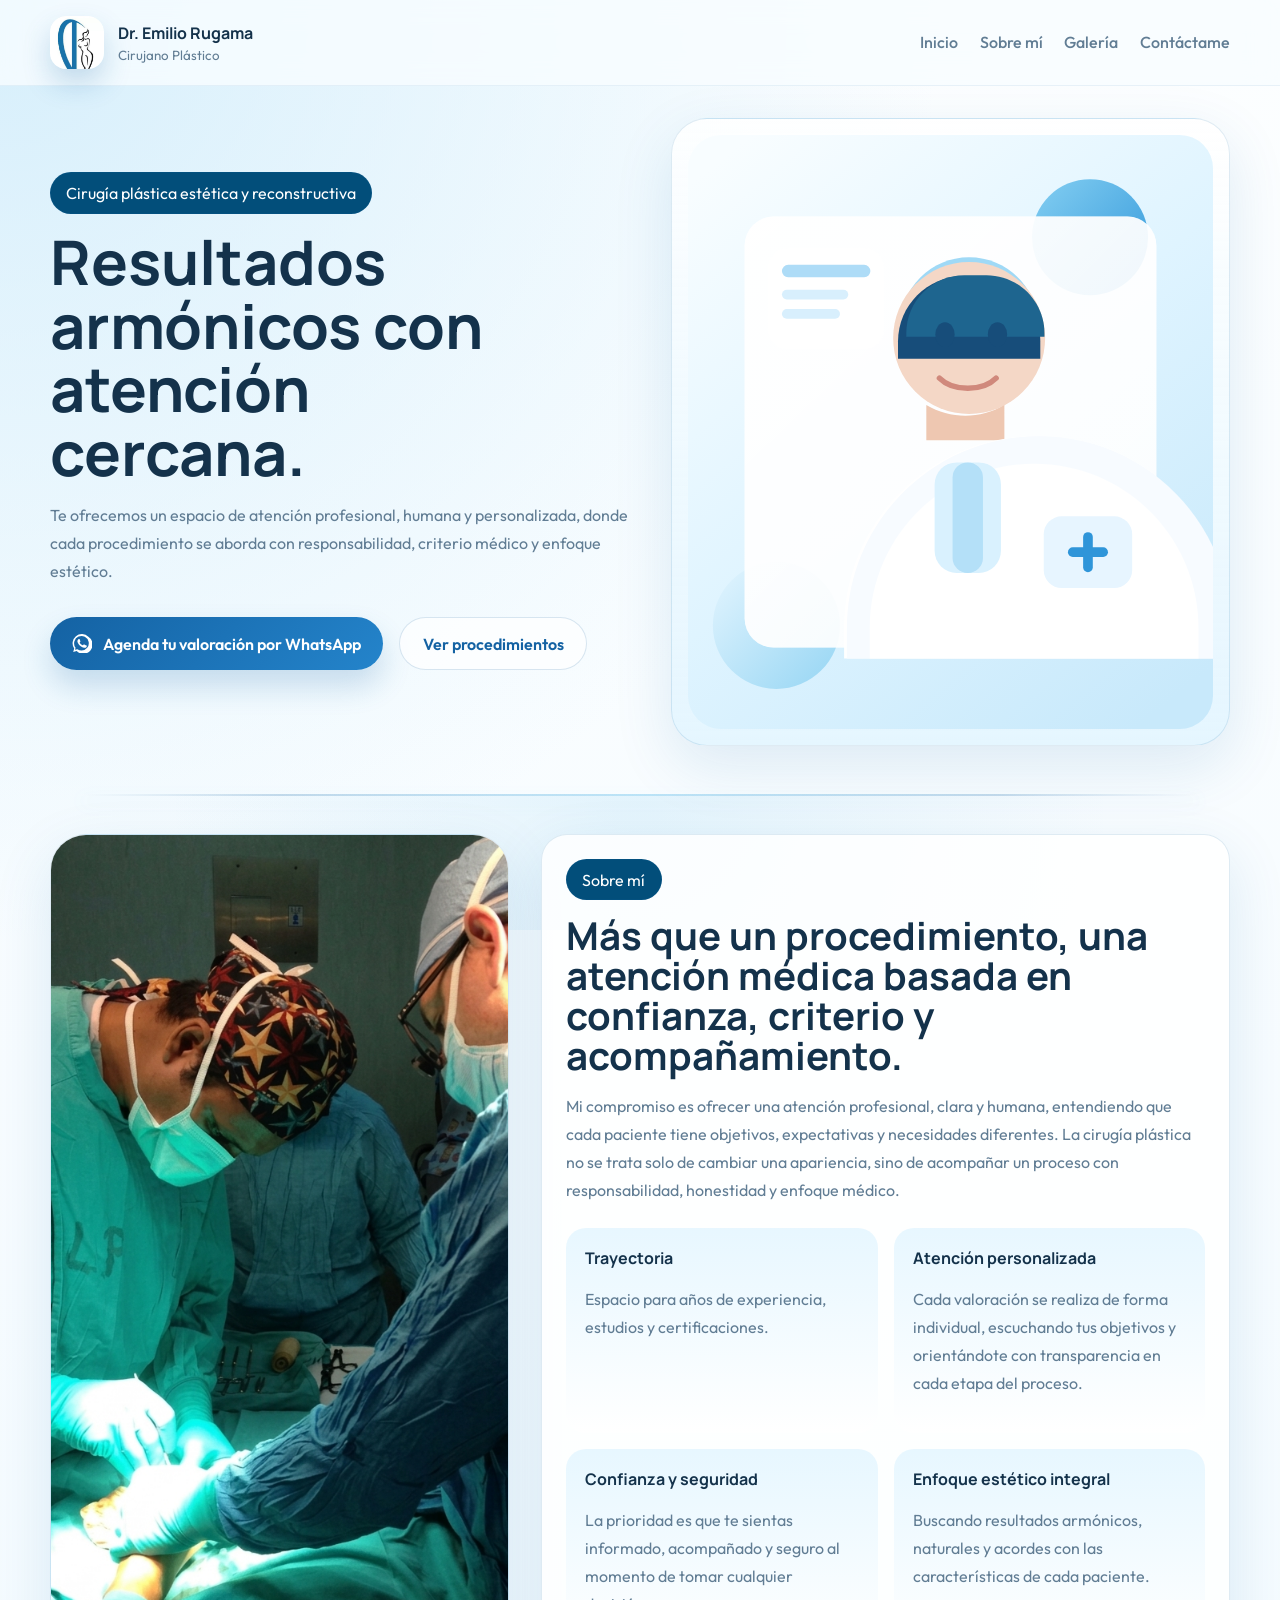
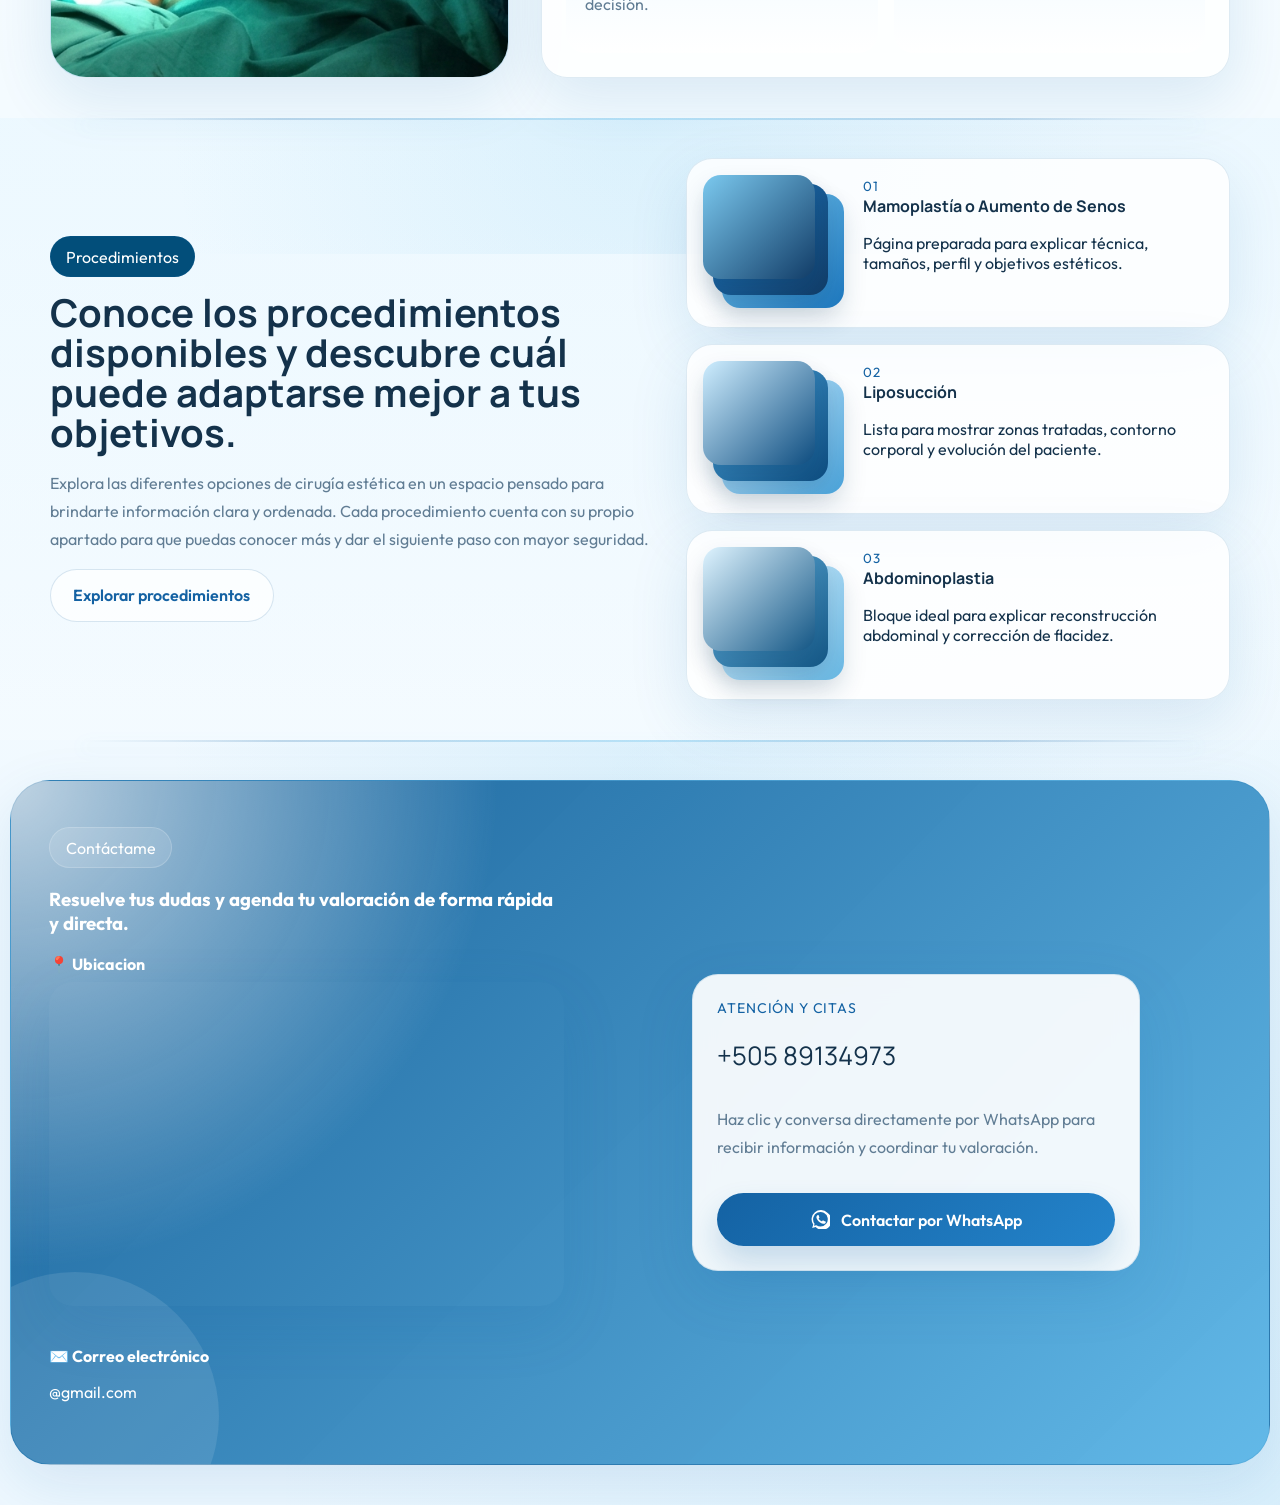
==== commit 4dcdc662: "Agregada imagen sobre mi, separador y contact info map agregado" ====
--- a/index.html
+++ b/index.html
@@ -84,12 +84,15 @@
 
             <section class="section-pad" id="sobre-mi">
                 <div class="container two-column">
-                    <div class="section-heading reveal">
+                    <div class="about-visual reveal">
+                        <div class="about-image-shell">
+                            <img src="./assets/sobreMiG.png" alt="Doctor durante un procedimiento">
+                        </div>
+                    </div>
+                    <div class="surface-card reveal about-content-card">
                         <span class="eyebrow">Sobre mí</span>
                         <h2>Más que un procedimiento, una atención médica basada en confianza, criterio y acompañamiento.</h2>
-                    </div>
-                    <div class="surface-card reveal">
-                        <p> 
+                        <p>
                             Mi compromiso es ofrecer una atención profesional, clara y humana, entendiendo que cada paciente tiene objetivos, 
                             expectativas y necesidades diferentes. La cirugía plástica no se trata solo de cambiar una apariencia, sino de 
                             acompañar un proceso con responsabilidad, honestidad y enfoque médico.
@@ -134,12 +137,24 @@
                 <div class="container contact-cta reveal">
                     <div class="contact-copy-shell">
                         <span class="eyebrow">Contáctame</span>
-                        <h2>Una llamada a la acción más visible y enfocada en conversión.</h2>
-                        <p>
-                            Resuelve tus dudas y agenda tu valoración de forma rápida y directa.
-                        </p>
-                        <p>📍 Dirección: <br>Clinica Medal, ubicada de la Iglesia San José 1 cuadra arriba y 1/2 cuadra al sur</p>
-                        <p>✉️ Correo electrónico: <br>@gmail.com</p>
+                        <h3> Resuelve tus dudas y agenda tu valoración de forma rápida y directa.</h3>
+                        <div class="ubicacion-subsection"> 
+                        <strong>📍 Ubicacion</strong><br>
+                        <div class="contact-map">
+                            <iframe 
+                            src="https://www.google.com/maps/embed?pb=!1m18!1m12!1m3!1d3896.14013855859!2d-86.88097012516808!3d12.440382187828291!2m3!1f0!2f0!3f0!3m2!1i1024!2i768!4f13.1!3m3!1m2!1s0x8f711f90de733b57%3A0x7a80a69ff037a69d!2sCentro%20de%20Especialidades%20M%C3%A9dicas%20Medal!5e0!3m2!1ses-419!2sni!4v1773854704179!5m2!1ses-419!2sni
+" 
+                            loading="lazy"
+                            referrerpolicy="no-referrer-when-downgrade"
+                            allowfullscreen
+                            title="Ubicacion de la clinica">
+                            </iframe>
+                        </div>
+                        </div>
+                        <div class="correo-subsection">
+                        <strong>✉️ Correo electrónico</strong>
+                        <p>@gmail.com</p>
+                        </div>
                     </div>
                     <div class="contact-stage">
                         <div class="surface-card contact-card contact-card-floating">
--- a/styles/styles.css
+++ b/styles/styles.css
@@ -62,8 +62,47 @@
     overflow: hidden;
 }
 
+main > section {
+    position: relative;
+    isolation: isolate;
+}
+
+main > section:not(:first-child)::before {
+    content: "";
+    position: absolute;
+    top: 0;
+    left: 50%;
+    width: min(92%, 1120px);
+    height: 2px;
+    transform: translateX(-50%);
+    background: linear-gradient(
+        90deg,
+        rgba(20, 98, 163, 0),
+        rgba(20, 98, 163, 0.22) 18%,
+        rgba(105, 193, 236, 0.34) 50%,
+        rgba(20, 98, 163, 0.22) 82%,
+        rgba(20, 98, 163, 0)
+    );
+    box-shadow: 0 6px 18px rgba(105, 193, 236, 0.16);
+}
+
+main > section:not(:first-child)::after {
+    content: "";
+    position: absolute;
+    inset: 0 0 auto 0;
+    height: 8.5rem;
+    background: radial-gradient(circle at center top, rgba(105, 193, 236, 0.14), transparent 72%);
+    pointer-events: none;
+    z-index: 0;
+}
+
+main > section > * {
+    position: relative;
+    z-index: 1;
+}
+
 .section-pad {
-    padding: 1rem 0;
+    padding: 2.5rem 0;
 }
 
 .section-tint {
@@ -396,6 +435,31 @@
     align-items: start;
 }
 
+.about-visual {
+    height: 100%;
+}
+
+.about-image-shell {
+    min-height: 32rem;
+    height: 100%;
+    overflow: hidden;
+    border-radius: var(--radius-xl);
+    border: 1px solid var(--line);
+    box-shadow: var(--shadow);
+    background:
+        linear-gradient(180deg, rgba(255, 255, 255, 0.88), rgba(214, 241, 255, 0.62));
+}
+
+.about-image-shell img {
+    width: 100%;
+    height: 100%;
+    object-fit: cover;
+}
+
+.about-content-card {
+    height: 100%;
+}
+
 .mini-grid,
 .info-grid {
     display: grid;
@@ -487,9 +551,11 @@
 .contact-cta {
     position: relative;
     display: grid;
-    grid-template-columns: minmax(0, 0.82fr) minmax(320px, 1.18fr);
-    gap: 2rem;
-    padding: 2rem;
+    width: min(1320px, calc(100% - 1.25rem));
+    grid-template-columns: minmax(320px, 0.9fr) minmax(360px, 1.1fr);
+    align-items: center;
+    gap: clamp(1.5rem, 3vw, 3.5rem);
+    padding: clamp(1.5rem, 3vw, 3rem);
     border-radius: calc(var(--radius-xl) + 4px);
     border: 1px solid var(--line);
     background:
@@ -513,7 +579,9 @@
     position: relative;
     z-index: 1;
     color: white;
-    padding: 1rem 0.25rem 1rem 0;
+    max-width: 34rem;
+    margin: 0 auto;
+    padding: 0.5rem 0;
 }
 
 .contact-copy-shell .eyebrow {
@@ -530,6 +598,9 @@
 .contact-stage {
     position: relative;
     min-height: 18rem;
+    display: grid;
+    align-items: center;
+    justify-items: center;
 }
 
 .contact-stage::before {
@@ -548,13 +619,11 @@
 }
 
 .contact-card-floating {
-    position: absolute;
-    right: 1.3rem;
-    top: 50%;
-    bottom: auto;
-    transform: translateY(-50%);
+    position: relative;
+    margin: 0 auto;
+    margin-inline: auto;
     z-index: 2;
-    width: min(24rem, calc(100% - 2.6rem));
+    width: min(28rem, 100%);
     background: rgba(255, 255, 255, 0.92);
     backdrop-filter: blur(12px);
 }
@@ -760,6 +829,11 @@
 
     .contact-cta {
         grid-template-columns: 1fr;
+        width: min(100%, calc(100% - 1rem));
+    }
+
+    .about-image-shell {
+        min-height: 24rem;
     }
 
     .contact-stage {
@@ -767,9 +841,7 @@
     }
 
     .contact-card-floating {
-        position: static;
         width: 100%;
-        transform: none;
     }
 
     .floating-note {
@@ -809,4 +881,36 @@
         min-height: 18rem;
     }
 
-}
+    .about-image-shell {
+        min-height: 18rem;
+    }
+
+    .contact-copy-shell {
+        max-width: 100%;
+        margin: 0;
+    }
+
+}
+
+
+.contact-map {
+    overflow: hidden;
+    border-radius: 24px;
+    min-height: 320px;
+    box-shadow: 0 20px 60px rgba(20, 98, 163, 0.12);
+}
+
+.contact-map iframe {
+    width: 100%;
+    height: 100%;
+    min-height: 320px;
+    border: 0;
+}
+
+.ubicacion-subsection{
+    margin-bottom: 2.5rem;
+}
+
+.contact-map{
+    margin-top: 0.5rem;
+}
